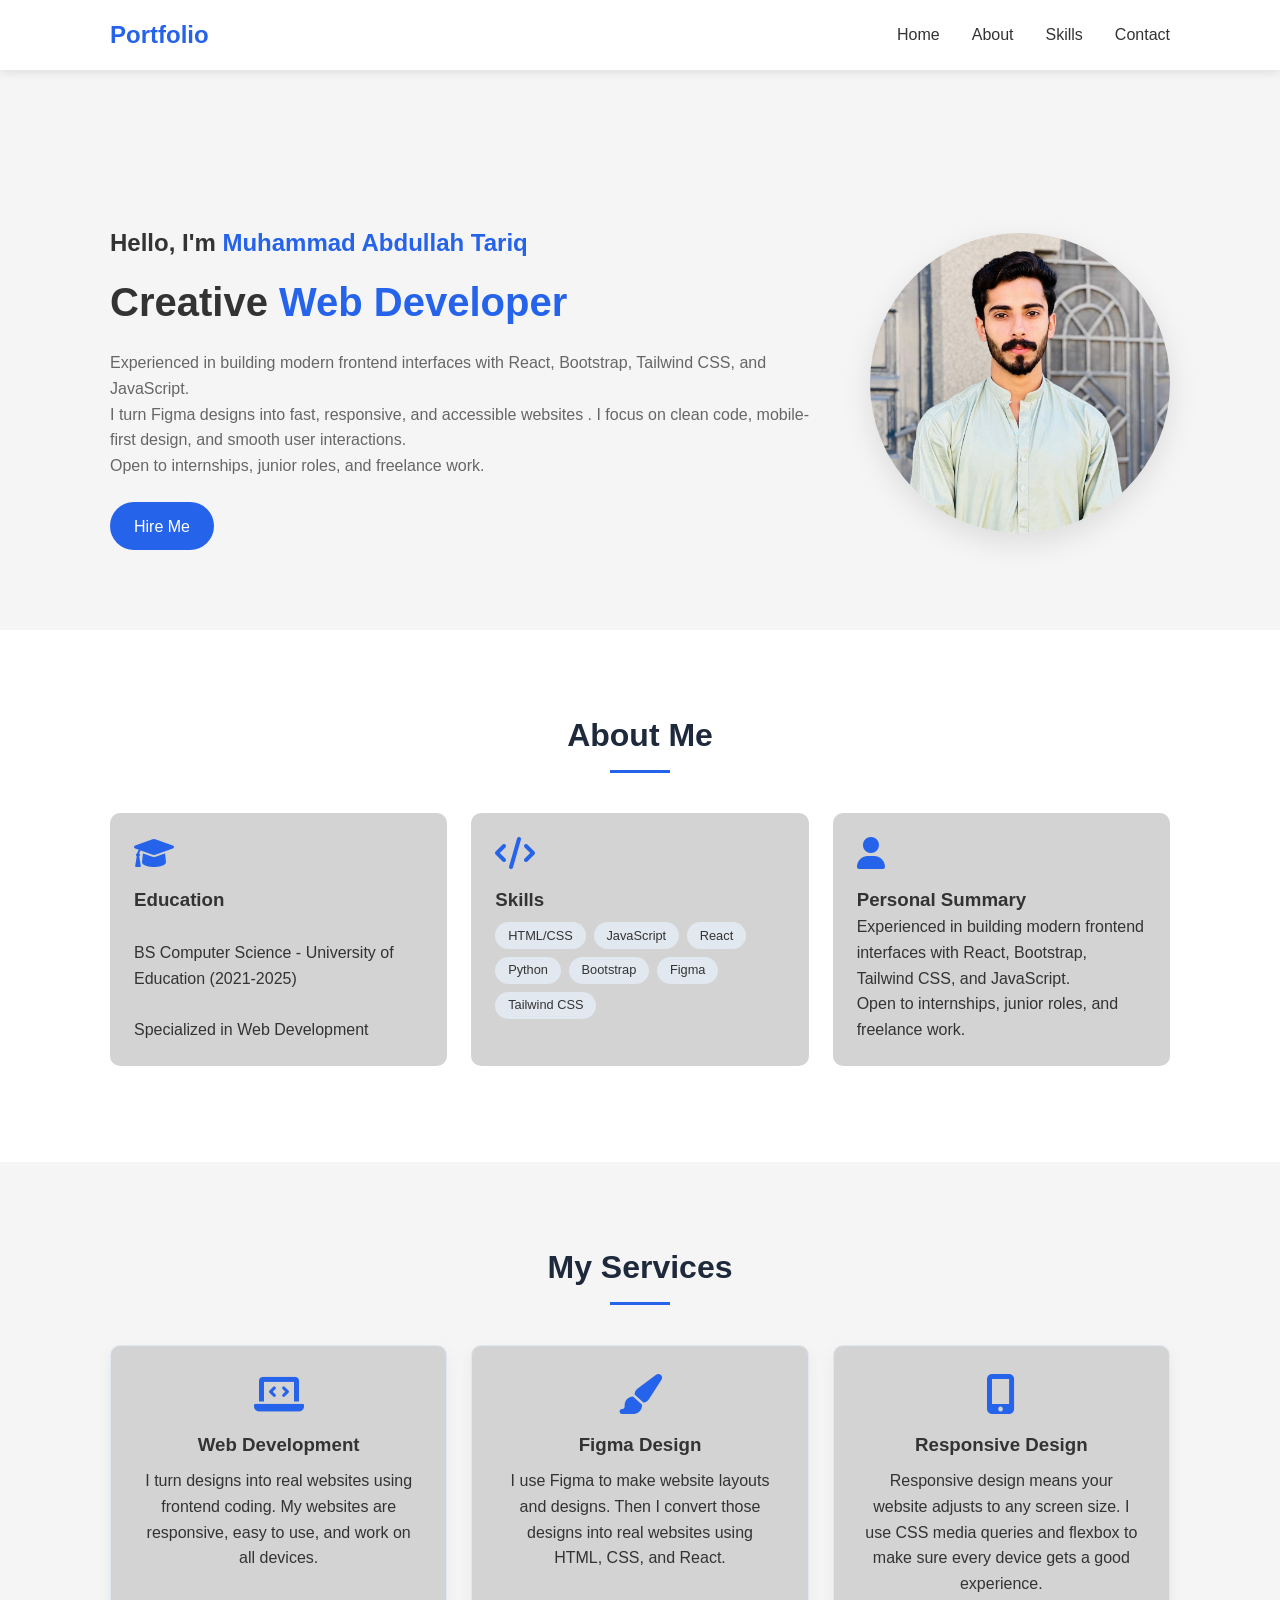
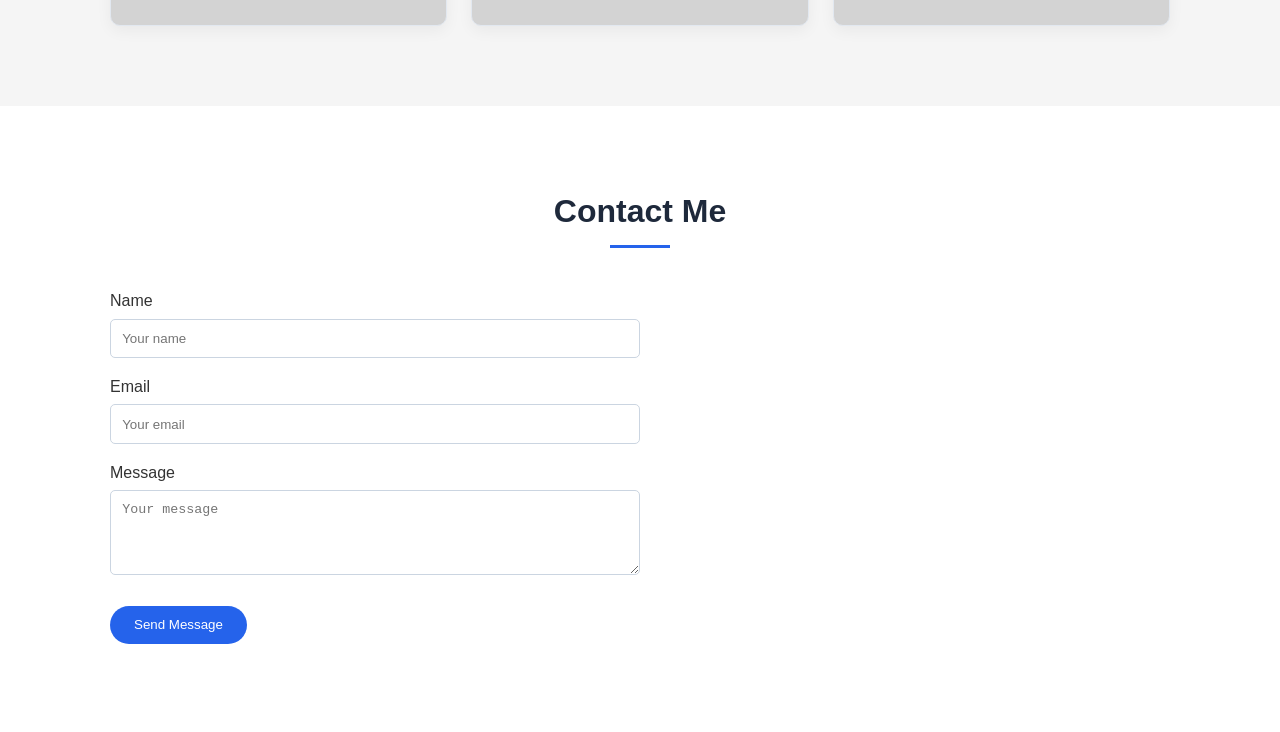
==== index.html @ c6f5b63d "all changes" ====
<!DOCTYPE html>
<html lang="en">
<head>
    <meta charset="UTF-8">
    <meta name="viewport" content="width=device-width, initial-scale=1.0">
    <title>portfolio-website</title>
    <link rel="stylesheet" href="style.css">
    <link rel="stylesheet" href="https://cdnjs.cloudflare.com/ajax/libs/font-awesome/6.0.0-beta3/css/all.min.css">

</head>
<body>
<nav>
    <div class="nav-container">
        <div class="logo">Portfolio</div>
        <ul class="links">
            <li><a href="#home">Home</a></li>
            <li><a href="#about">About</a></li>
            <li><a href="#skills">Skills</a></li>
            <li><a href="#contact">Contact</a></li>
        </ul>
    </div>
</nav>

<!---------------- home Section -------------->

<main>
    <section id="home" class="section">
        <div class="container home-container">
            <div class="home-text">
                <h2>Hello, I'm <span class="highlight" id="nameDisplay">Muhammad Abdullah Tariq</span></h2>
                <h1>Creative <span class="highlight" id="roleText">Web Developer</span></h1>
                <p class="short-intro">Experienced in building modern frontend interfaces with React, Bootstrap, Tailwind CSS, and  JavaScript.<br> I turn Figma designs into fast, responsive, and accessible websites . I focus on clean code, mobile-first design, and smooth user interactions.<br>Open to internships, junior roles, and freelance work.</p>
                <a href="#contact" class="btn">Hire Me</a>
                
            </div>
            <div class="home-image">
                <img src="abdullah pick eid.jpeg" alt="Profile" class="profile-img">
            </div>
        </div>
    </section>


  <!-------- About section ----------->

    <section id="about" class="section">
        <div class="container">
            <div class="section-header">
                <h2>About Me</h2>
                <div class="underline"></div>
            </div>
            <div class="about-grid">
                <div class="about-card">
                    <i class="fas fa-graduation-cap"></i>
                    <h3>Education</h3><br>
                    <p>BS Computer Science - University of Education (2021-2025)<br><br>Specialized in Web Development </p>
                </div>
                <div class="about-card">
                    <i class="fas fa-code"></i>
                    <h3>Skills</h3>
                    <div class="skill-tags">

                        <span>HTML/CSS</span><span>JavaScript</span><span>React</span>
                        <span>Python</span><span>Bootstrap</span><span>Figma</span>
                        <span>Tailwind CSS</span>
                    </div>
                </div>
                <div class="about-card">
                    <i class="fas fa-user"></i>
                    <h3>Personal Summary</h3>
                    <p>Experienced in building modern frontend interfaces with React, Bootstrap, Tailwind CSS, and  JavaScript.<br>Open to internships, junior roles, and freelance work.</p>
                </div>
            </div>
        </div>
    </section>

    <!-------------Skills Section  ---------->

    <section id="skills" class="section">
        <div class="container">
            <div class="section-header">
                <h2>My Services</h2>
                <div class="underline"></div>
            </div>
            <div class="skills-grid">
                <div class="skill-card">
                    <i class="fas fa-laptop-code"></i>
                    <h3>Web Development</h3>
                    <p>I turn designs into real websites using frontend coding. My websites are responsive, easy to use, and work on all devices.</p>
                </div>
                <div class="skill-card">
                    <i class="fas fa-paint-brush"></i>
                    <h3>Figma Design</h3>
                    <p>I use Figma to make website layouts and designs. Then I convert those designs into real websites using HTML, CSS, and React.</p>
                </div>
                <div class="skill-card">
                    <i class="fas fa-mobile-alt"></i>
                    <h3>Responsive Design</h3>
                    <p>Responsive design means your website adjusts to any screen size. I use CSS media queries and flexbox to make sure every device gets a good experience.</p>
                </div>
            </div>
        </div>
    </section>

     <!------------ Contact Section ----------------->


    <section id="contact" class="section">
        <div class="container">
            <div class="section-header">
                <h2>Contact Me</h2>
                <div class="underline"></div>
            </div>
           
                <form id="contactForm">
                    <div class="form-group">
                        <label>Name</label>
                        <input type="text" id="name" placeholder="Your name">
                        <div class="error" id="nameError"></div>
                    </div>
                    <div class="form-group">
                        <label>Email</label>
                        <input type="email" id="email" placeholder="Your email">
                        <div class="error" id="emailError"></div>
                    </div>
                    <div class="form-group">
                        <label>Message</label>
                        <textarea id="message" rows="4" placeholder="Your message"></textarea>
                        <div class="error" id="msgError"></div>
                    </div>
                    <button type="submit" class="btn">Send Message</button>
                    <div id="formStatus" class="success"></div>
                </form>
            </div>
        </div>
    </section>
</main>


</body>
</html>
---- style.css ----
* {
     margin: 0;
    padding: 0;
    box-sizing: border-box;
}

    body {
        font-family: 'Segoe UI', Tahoma, Geneva, Verdana, sans-serif;
        line-height: 1.6;
        color: #333;
        background: #f5f5f5;
    }

    .container {
        max-width: 1100px;
        margin: 0 auto;
        padding: 0 20px;
    }

        /* Navigation */
    nav {
        background: white;
        box-shadow: 0 2px 10px rgba(0,0,0,0.1);
        position: fixed;
        width: 100%;
        top: 0;
        z-index: 100;
    }

    .nav-container {
        display: flex;
        justify-content: space-between;
        align-items: center;
        padding: 1rem 20px;
        max-width: 1100px;
        margin: 0 auto;
    }

    .logo {
        font-size: 1.5rem;
        font-weight: bold;
        color: #2563eb;
    }

    .links {
        display: flex;
        list-style: none;
        gap: 2rem;
    }

    .links a {
        text-decoration: none;
        color: #333;
        font-weight: 500;
    }

    .links a:hover {
        color: brown;
    }

    .font {
        display: none;
        font-size: 1.5rem;
        cursor: pointer;
    }

                   /* home section */

    .section {
        padding: 5rem 0;
    }

    .section:nth-child(even) {
        background: white;
    }

    .section-header {
        text-align: center;
        margin-bottom: 2.5rem;
    }

    .section-header h2 {
        font-size: 2rem;
        color: #1e293b;
    }

    .underline {
        width: 60px;
        height: 3px;
        background: #2563eb;
        margin: 0.5rem auto;
    }

        /* Home Section */
    .home-container {
        display: flex;
        align-items: center;
        gap: 3rem;
        flex-wrap: wrap;
        padding-top: 9rem;
    }

    .home-text {
        flex: 1;
    }

    .home-text h1 {
        font-size: 2.5rem;
        margin: 0.5rem 0;
    }

    .home-text .highlight {
        color: #2563eb;
    }

    .short-intro {
        margin: 1rem 0;
        color: #666;
    }

    .profile-img {
        width: 300px;
        height: 300px;
        border-radius: 50%;
        object-fit: cover;
        box-shadow: 0 10px 30px rgba(0,0,0,0.1);
    }

    .btn {
        display: inline-block;
        padding: 0.7rem 1.5rem;
        background: #2563eb;
        color: white;
        text-decoration: none;
        border-radius: 25px;
        margin-top: 0.5rem;
        border: none;
        cursor: pointer;
    }

    .btn-outline {
        background: transparent;
        border: 2px solid #2563eb;
        color: #2563eb;
        margin-left: 0.5rem;
    }
    .btn:hover{
        background: brown;
    }

/************************ About section ********************/

    .about-grid {
        display: grid;
        grid-template-columns: repeat(auto-fit, minmax(280px, 1fr));
        gap: 1.5rem;
        margin-bottom: 1rem;
    }

    .about-card {
        background: lightgrey;
        padding: 1.5rem;
        border-radius: 10px;
            
    }

    .about-card i {
            
        font-size: 2rem;
        color: #2563eb;
        margin-bottom: 1rem;
    }

    .skill-tags {
        display: flex;
        flex-wrap: wrap;
        gap: 0.5rem;
        margin-top: 0.5rem;
    }

    .skill-tags span {
        background: #e2e8f0;
        padding: 0.2rem 0.8rem;
        border-radius: 20px;
        font-size: 0.8rem;
    }
        
        /******************************* skills ***************************/

    .skills-grid {
        display: grid;
        grid-template-columns: repeat(auto-fit, minmax(250px, 1fr));
        gap: 1.5rem;
    }

    .skill-card {
        background: lightgrey;
        padding: 1.8rem;
        text-align: center;
        border-radius: 10px;
        box-shadow: 0 5px 15px rgba(0,0,0,0.05);
        border: 1px solid #e2e8f0;
    }

    .skill-card i {
        font-size: 2.5rem;
        color: #2563eb;
        margin-bottom: 1rem;
    }

    .skill-card h3 {
        margin-bottom: 0.5rem;
    }

        /************* Contact form  ********************/

        
    .form-group {
        margin-bottom: 1rem;
    }

    .form-group label {
        display: block;
        margin-bottom: 0.3rem;
        font-weight: 500;
    }

    .form-group input, .form-group textarea {
        width: 50%;
        padding: 0.7rem;
        border: 1px solid #cbd5e1;
        border-radius: 5px;
    }

    .error {
        color: #dc2626;
        font-size: 0.8rem;
    }

    .success {
        color: #16a34a;
        margin-top: 0.5rem;
    }
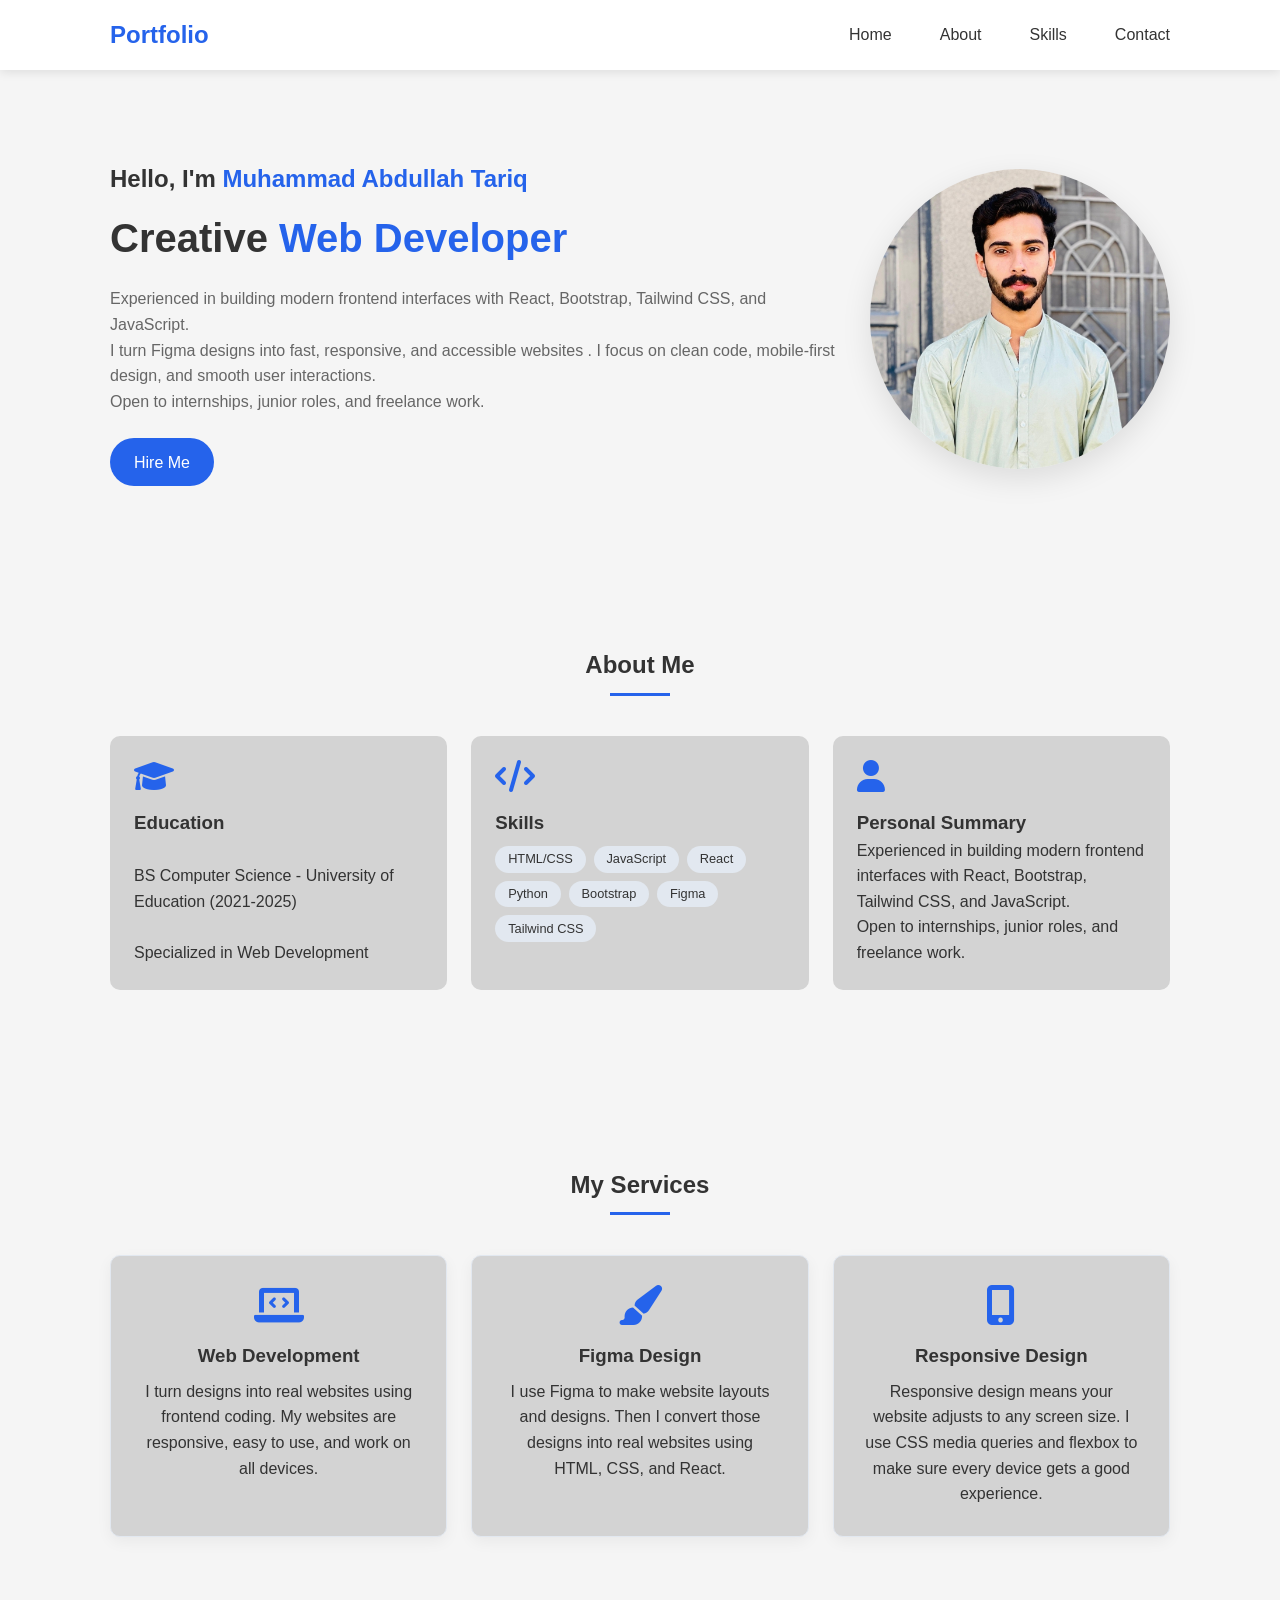
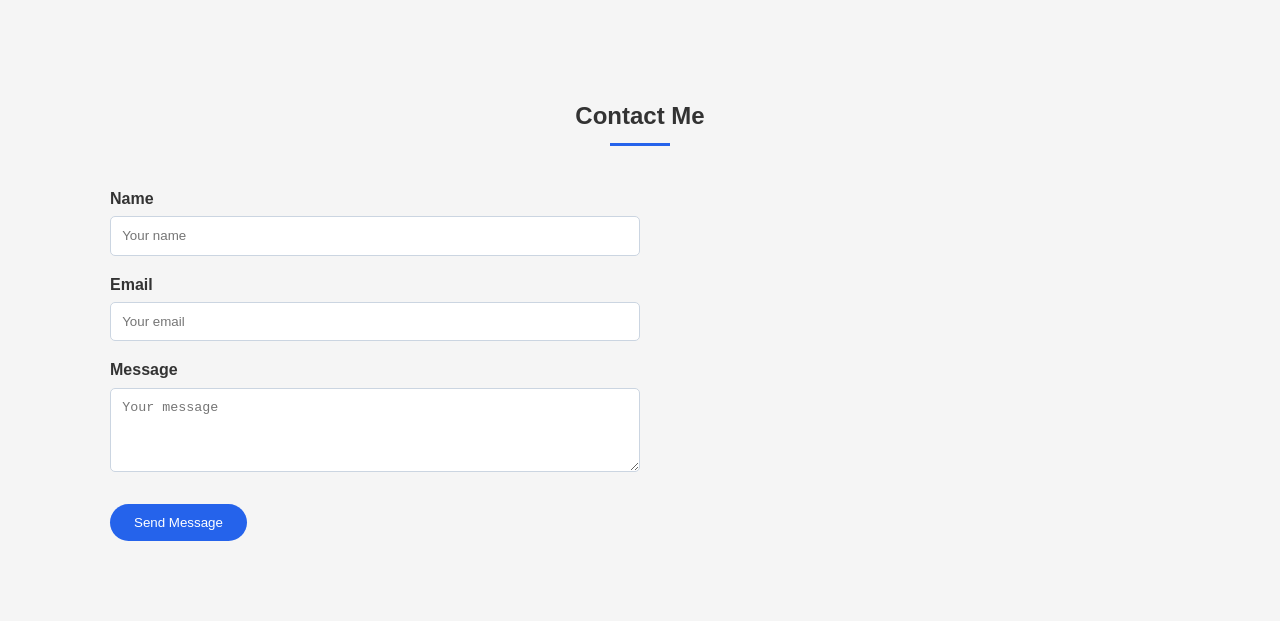
==== commit d8ac4316: "all changes" ====
--- a/index.html
+++ b/index.html
@@ -3,7 +3,7 @@
 <head>
     <meta charset="UTF-8">
     <meta name="viewport" content="width=device-width, initial-scale=1.0">
-    <title>portfolio-website</title>
+    <title>Portfolio</title>
     <link rel="stylesheet" href="style.css">
     <link rel="stylesheet" href="https://cdnjs.cloudflare.com/ajax/libs/font-awesome/6.0.0-beta3/css/all.min.css">
 
@@ -27,8 +27,8 @@
     <section id="home" class="section">
         <div class="container home-container">
             <div class="home-text">
-                <h2>Hello, I'm <span class="highlight" id="nameDisplay">Muhammad Abdullah Tariq</span></h2>
-                <h1>Creative <span class="highlight" id="roleText">Web Developer</span></h1>
+                <h2>Hello, I'm <span>Muhammad Abdullah Tariq</span></h2>
+                <h1>Creative <span>Web Developer</span></h1>
                 <p class="short-intro">Experienced in building modern frontend interfaces with React, Bootstrap, Tailwind CSS, and  JavaScript.<br> I turn Figma designs into fast, responsive, and accessible websites . I focus on clean code, mobile-first design, and smooth user interactions.<br>Open to internships, junior roles, and freelance work.</p>
                 <a href="#contact" class="btn">Hire Me</a>
                 
@@ -73,7 +73,7 @@
         </div>
     </section>
 
-    <!-------------Skills Section  ---------->
+    <!------------------------Skills Section  -------------------->
 
     <section id="skills" class="section">
         <div class="container">
@@ -115,17 +115,15 @@
                     <div class="form-group">
                         <label>Name</label>
                         <input type="text" id="name" placeholder="Your name">
-                        <div class="error" id="nameError"></div>
+                        
                     </div>
                     <div class="form-group">
                         <label>Email</label>
                         <input type="email" id="email" placeholder="Your email">
-                        <div class="error" id="emailError"></div>
                     </div>
                     <div class="form-group">
                         <label>Message</label>
                         <textarea id="message" rows="4" placeholder="Your message"></textarea>
-                        <div class="error" id="msgError"></div>
                     </div>
                     <button type="submit" class="btn">Send Message</button>
                     <div id="formStatus" class="success"></div>
--- a/style.css
+++ b/style.css
@@ -1,5 +1,5 @@
 * {
-     margin: 0;
+    margin: 0;
     padding: 0;
     box-sizing: border-box;
 }
@@ -17,7 +17,8 @@
         padding: 0 20px;
     }
 
-        /* Navigation */
+/**************** Navigation ********************/
+
     nav {
         background: white;
         box-shadow: 0 2px 10px rgba(0,0,0,0.1);
@@ -45,7 +46,7 @@
     .links {
         display: flex;
         list-style: none;
-        gap: 2rem;
+        gap: 3rem;
     }
 
     .links a {
@@ -64,40 +65,17 @@
         cursor: pointer;
     }
 
-                   /* home section */
-
-    .section {
-        padding: 5rem 0;
-    }
-
-    .section:nth-child(even) {
-        background: white;
-    }
-
-    .section-header {
-        text-align: center;
-        margin-bottom: 2.5rem;
-    }
-
-    .section-header h2 {
-        font-size: 2rem;
-        color: #1e293b;
-    }
-
-    .underline {
-        width: 60px;
-        height: 3px;
-        background: #2563eb;
-        margin: 0.5rem auto;
-    }
-
-        /* Home Section */
+/******************* home section ****************************/
+
+
+
+        
     .home-container {
         display: flex;
         align-items: center;
-        gap: 3rem;
+        gap: 2em;
         flex-wrap: wrap;
-        padding-top: 9rem;
+        padding-top: 5rem;
     }
 
     .home-text {
@@ -109,7 +87,7 @@
         margin: 0.5rem 0;
     }
 
-    .home-text .highlight {
+    .home-text span {
         color: #2563eb;
     }
 
@@ -147,6 +125,21 @@
     .btn:hover{
         background: brown;
     }
+        .section {
+        padding: 5rem 0;
+    }
+
+    .section-header {
+        text-align: center;
+        margin-bottom: 2.5rem;
+    }
+
+    .underline {
+        width: 60px;
+        height: 3px;
+        background: #2563eb;
+        margin: 0.5rem auto;
+    }
 
 /************************ About section ********************/
 
@@ -222,7 +215,7 @@
     .form-group label {
         display: block;
         margin-bottom: 0.3rem;
-        font-weight: 500;
+        font-weight: 700;
     }
 
     .form-group input, .form-group textarea {
@@ -232,14 +225,8 @@
         border-radius: 5px;
     }
 
-    .error {
-        color: #dc2626;
-        font-size: 0.8rem;
-    }
-
-    .success {
-        color: #16a34a;
-        margin-top: 0.5rem;
-    }
-
-
+
+
+
+
+
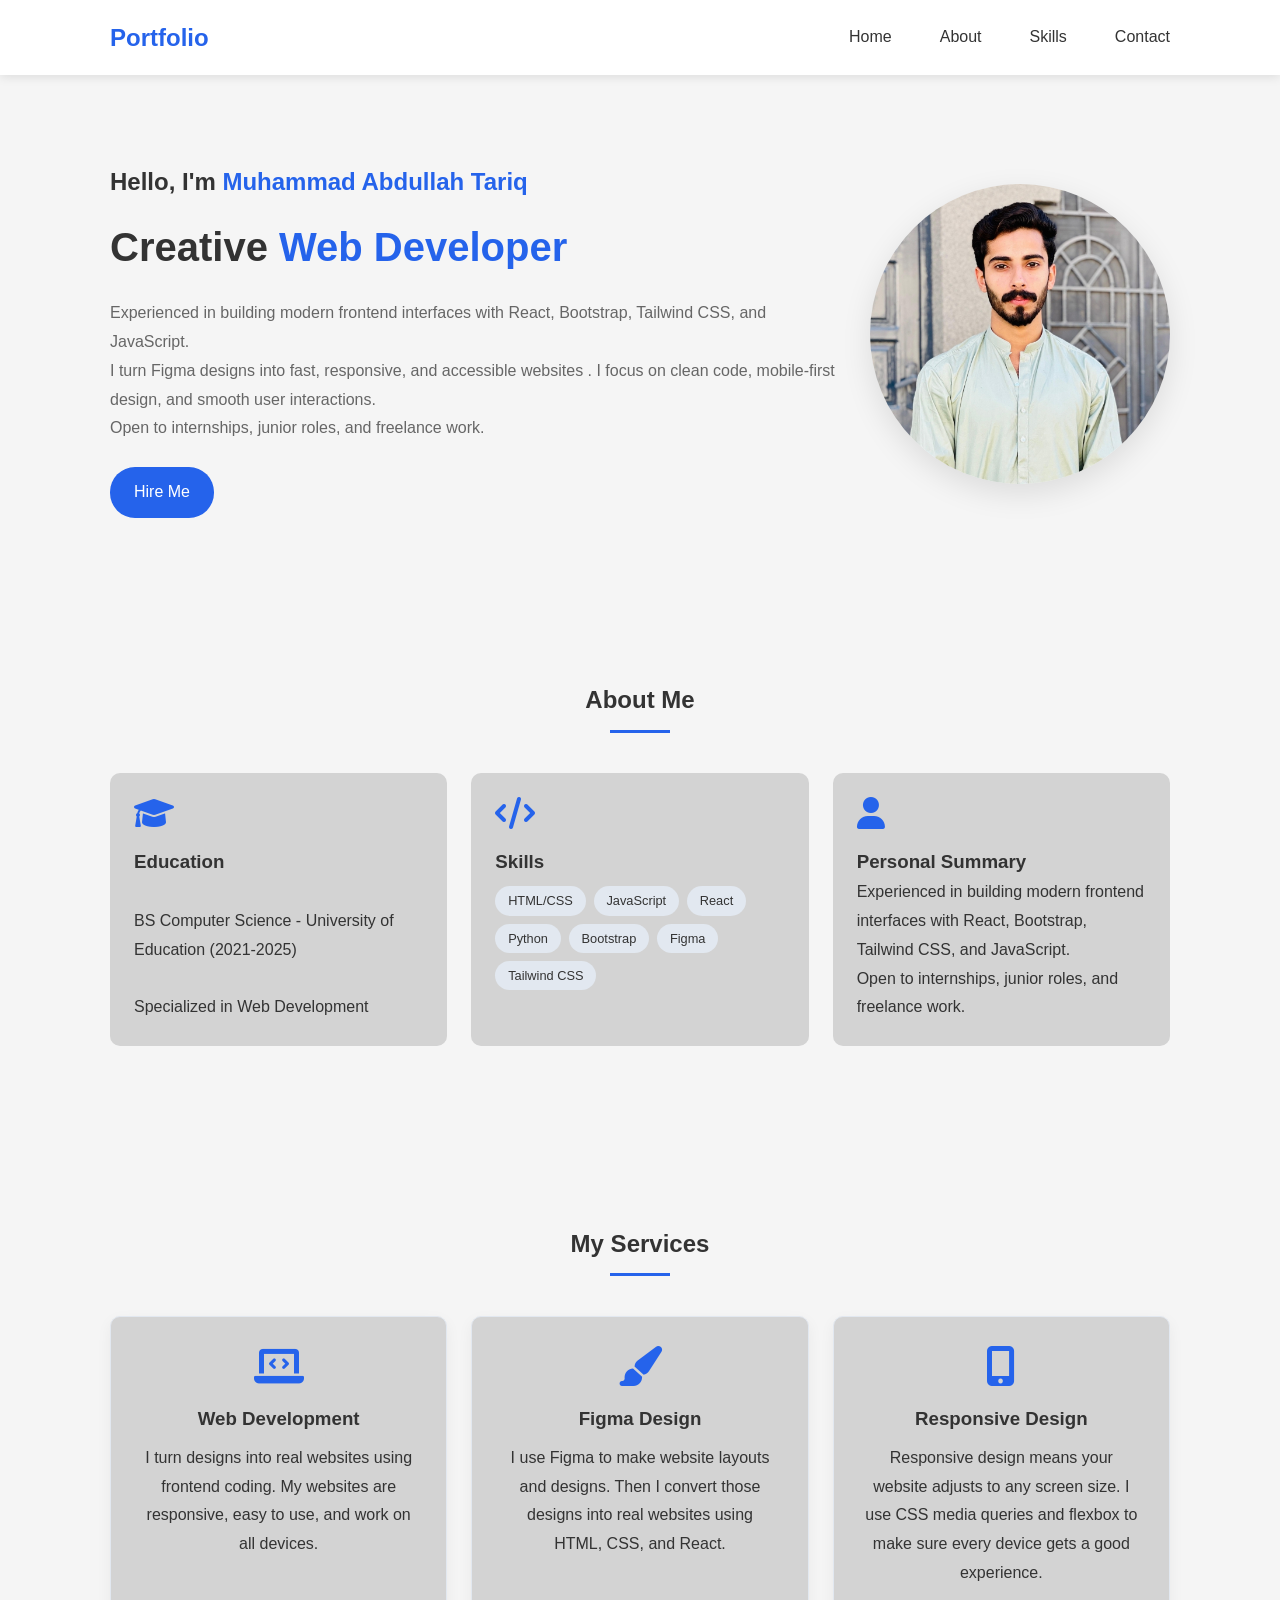
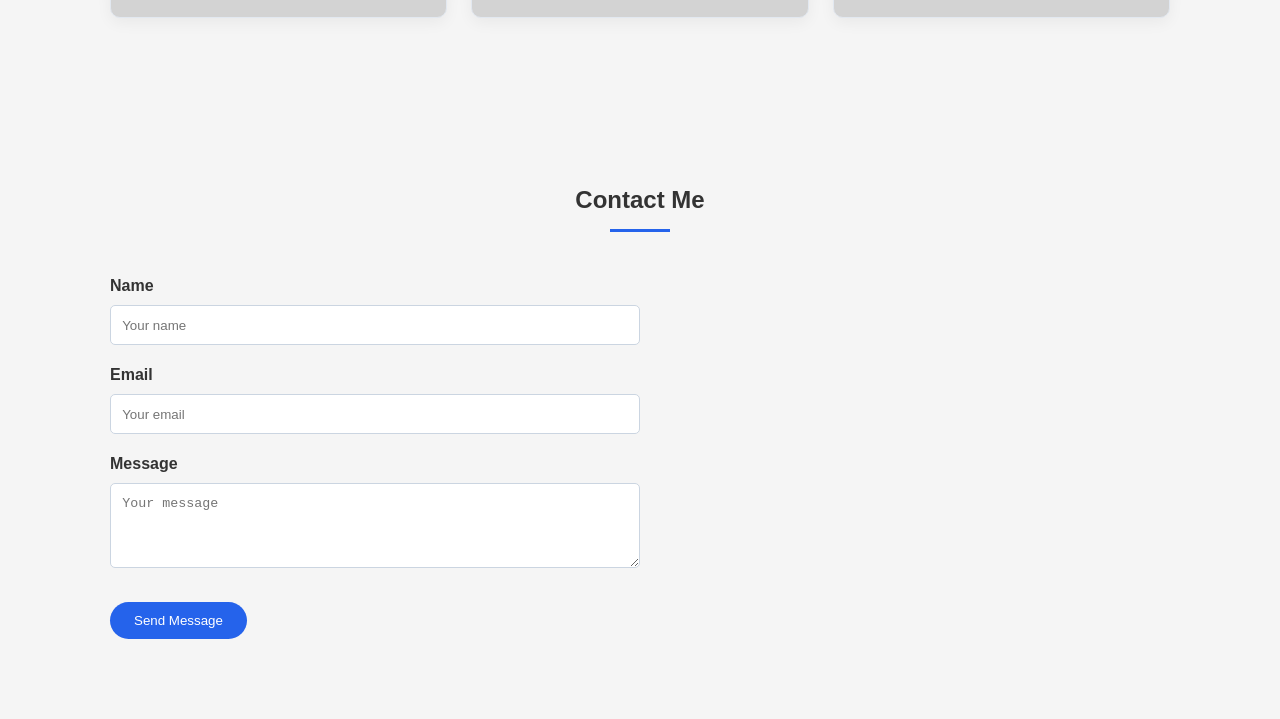
==== commit f1a92ca4: "changes" ====
--- a/index.html
+++ b/index.html
@@ -9,6 +9,7 @@
 
 </head>
 <body>
+    
 <nav>
     <div class="nav-container">
         <div class="logo">Portfolio</div>
@@ -111,24 +112,24 @@
                 <div class="underline"></div>
             </div>
            
-                <form id="contactForm">
-                    <div class="form-group">
-                        <label>Name</label>
-                        <input type="text" id="name" placeholder="Your name">
+            <form id="contactForm">
+                <div class="form-group">
+                    <label>Name</label>
+                    <input type="text" id="name" placeholder="Your name">
                         
-                    </div>
-                    <div class="form-group">
-                        <label>Email</label>
-                        <input type="email" id="email" placeholder="Your email">
-                    </div>
-                    <div class="form-group">
-                        <label>Message</label>
-                        <textarea id="message" rows="4" placeholder="Your message"></textarea>
-                    </div>
-                    <button type="submit" class="btn">Send Message</button>
-                    <div id="formStatus" class="success"></div>
-                </form>
-            </div>
+                </div>
+                <div class="form-group">
+                    <label>Email</label>
+                    <input type="email" id="email" placeholder="Your email">
+                </div>
+                <div class="form-group">
+                    <label>Message</label>
+                    <textarea id="message" rows="4" placeholder="Your message"></textarea>
+                </div>
+                <button type="submit" class="btn">Send Message</button>
+                <div id="formStatus" class="success"></div>
+            </form>
+            
         </div>
     </section>
 </main>
--- a/style.css
+++ b/style.css
@@ -6,7 +6,7 @@
 
     body {
         font-family: 'Segoe UI', Tahoma, Geneva, Verdana, sans-serif;
-        line-height: 1.6;
+        line-height: 1.8;
         color: #333;
         background: #f5f5f5;
     }
@@ -210,6 +210,7 @@
         
     .form-group {
         margin-bottom: 1rem;
+        
     }
 
     .form-group label {
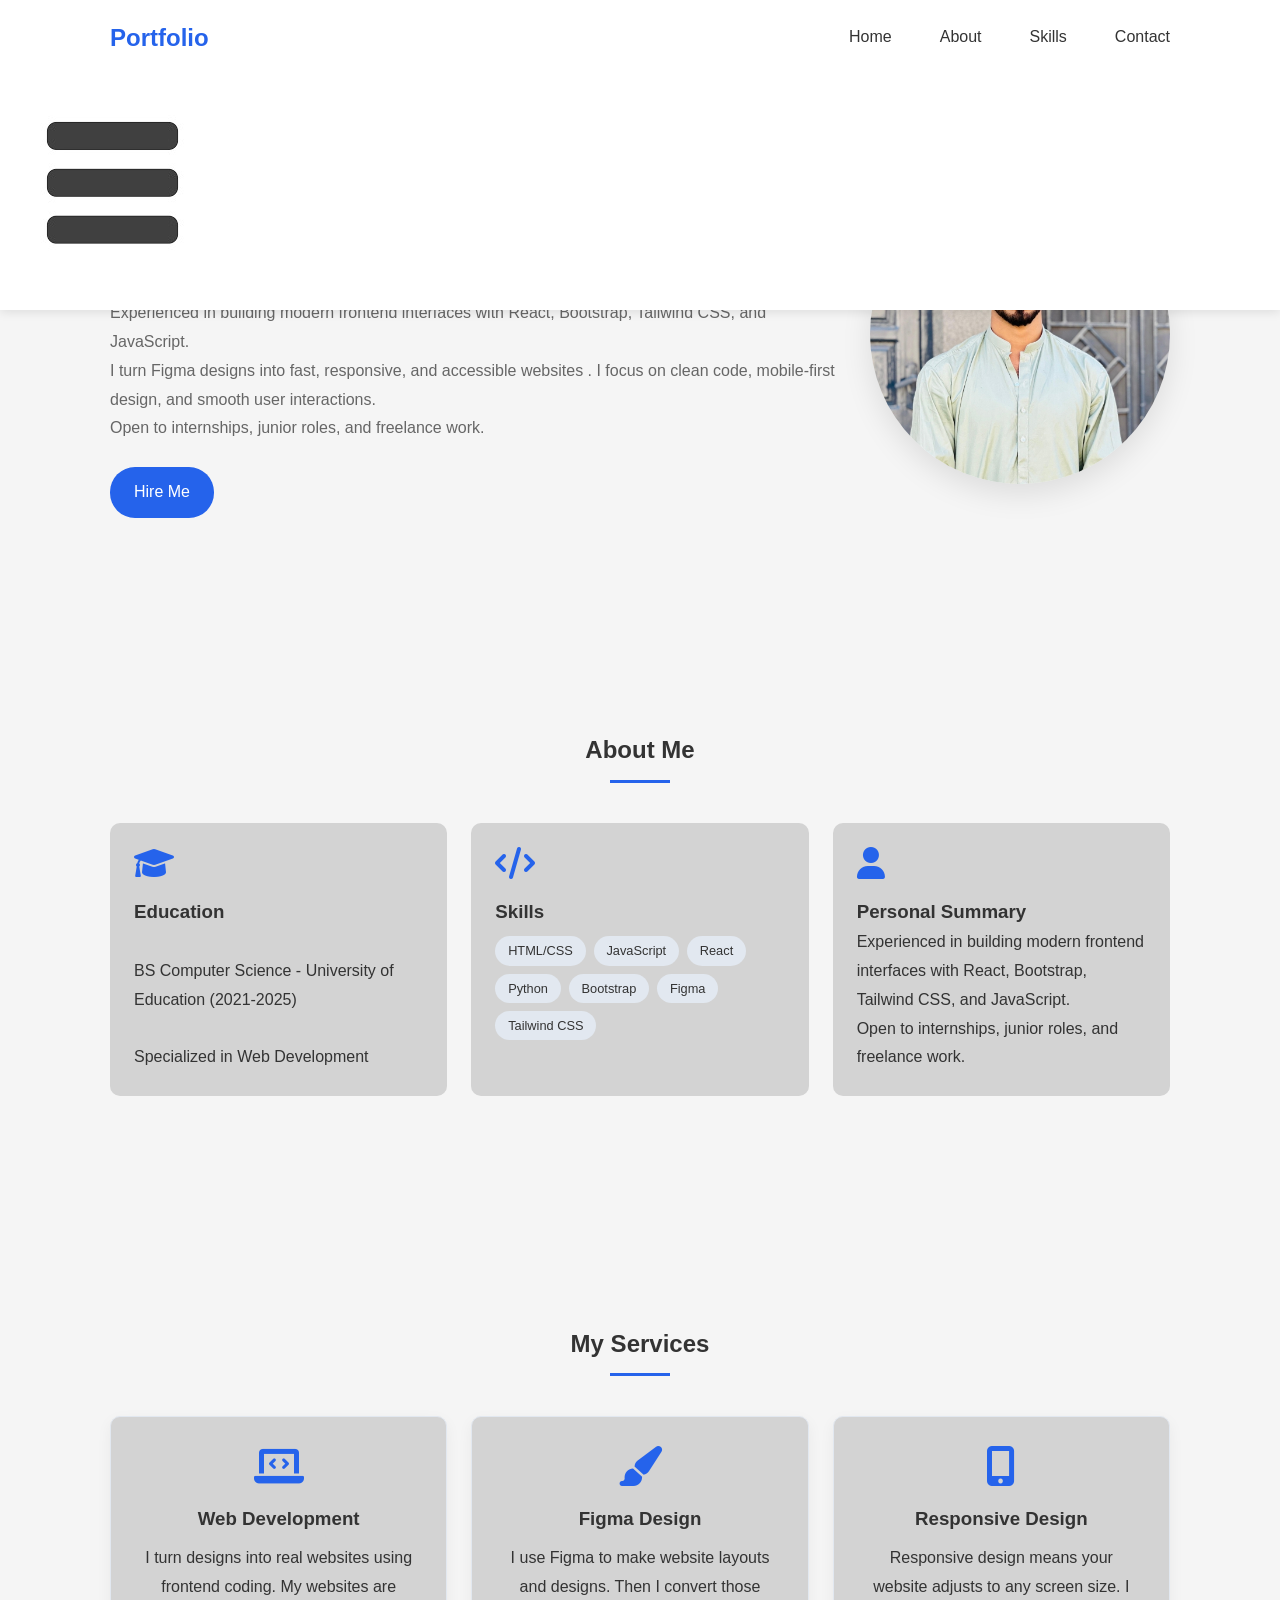
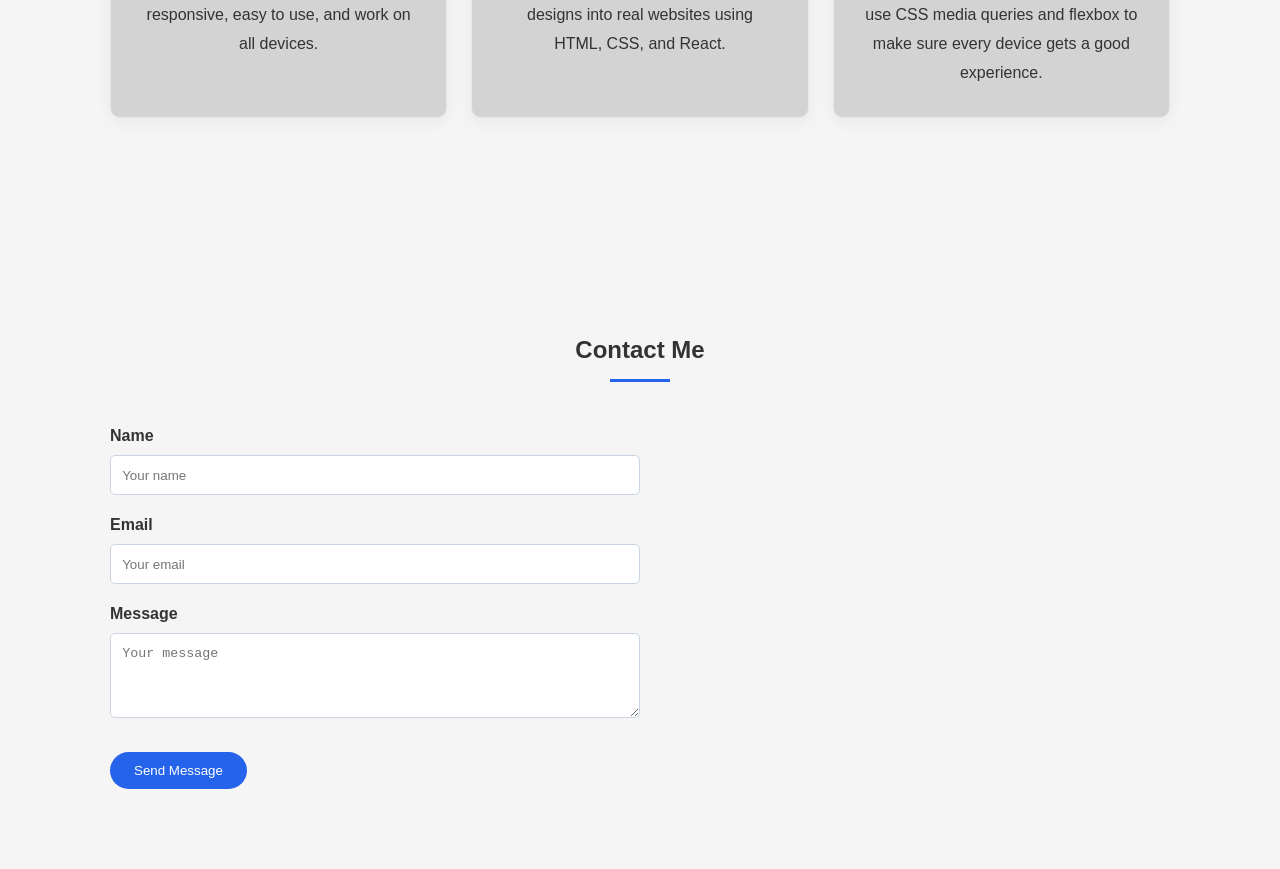
==== commit 5a91641d: "All changes" ====
--- a/index.html
+++ b/index.html
@@ -20,7 +20,10 @@
             <li><a href="#contact">Contact</a></li>
         </ul>
     </div>
+    <img src="menu.jpeg" class="menu-icon" onclick="menutoggle()" >
+
 </nav>
+
 
 <!---------------- home Section -------------->
 
@@ -134,6 +137,18 @@
     </section>
 </main>
 
-
+<script>
+    var MenuItems=document.getElementById("MenuItems");
+    MenuItems.style.maxHeight="0px";
+    function menutoggle(){
+        if(MenuItems.style.maxHeight=="0px"){
+            MenuItems.style.maxHeight="200px";
+        }
+        else{
+            MenuItems.style.maxHeight="0px";
+        }
+    }
+    
+</script>
 </body>
 </html>
--- a/style.css
+++ b/style.css
@@ -143,6 +143,10 @@
 
 /************************ About section ********************/
 
+    .section-header{
+        margin-top: 50px;
+    }
+
     .about-grid {
         display: grid;
         grid-template-columns: repeat(auto-fit, minmax(280px, 1fr));
@@ -151,10 +155,14 @@
     }
 
     .about-card {
+        transition: 0.5s;
         background: lightgrey;
         padding: 1.5rem;
         border-radius: 10px;
             
+    }
+    .about-card:hover{
+        transform: translateY(-5px);
     }
 
     .about-card i {
@@ -194,6 +202,9 @@
         box-shadow: 0 5px 15px rgba(0,0,0,0.05);
         border: 1px solid #e2e8f0;
     }
+    .skill-card:hover{
+        transform: translateY(-1px);
+    }
 
     .skill-card i {
         font-size: 2.5rem;
@@ -226,8 +237,16 @@
         border-radius: 5px;
     }
 
-
-
-
-
-
+    @media only screen and (max-width:800px){
+        .menu-icon{
+        display: block;
+        cursor: pointer;
+    }
+    }
+
+
+
+
+
+
+
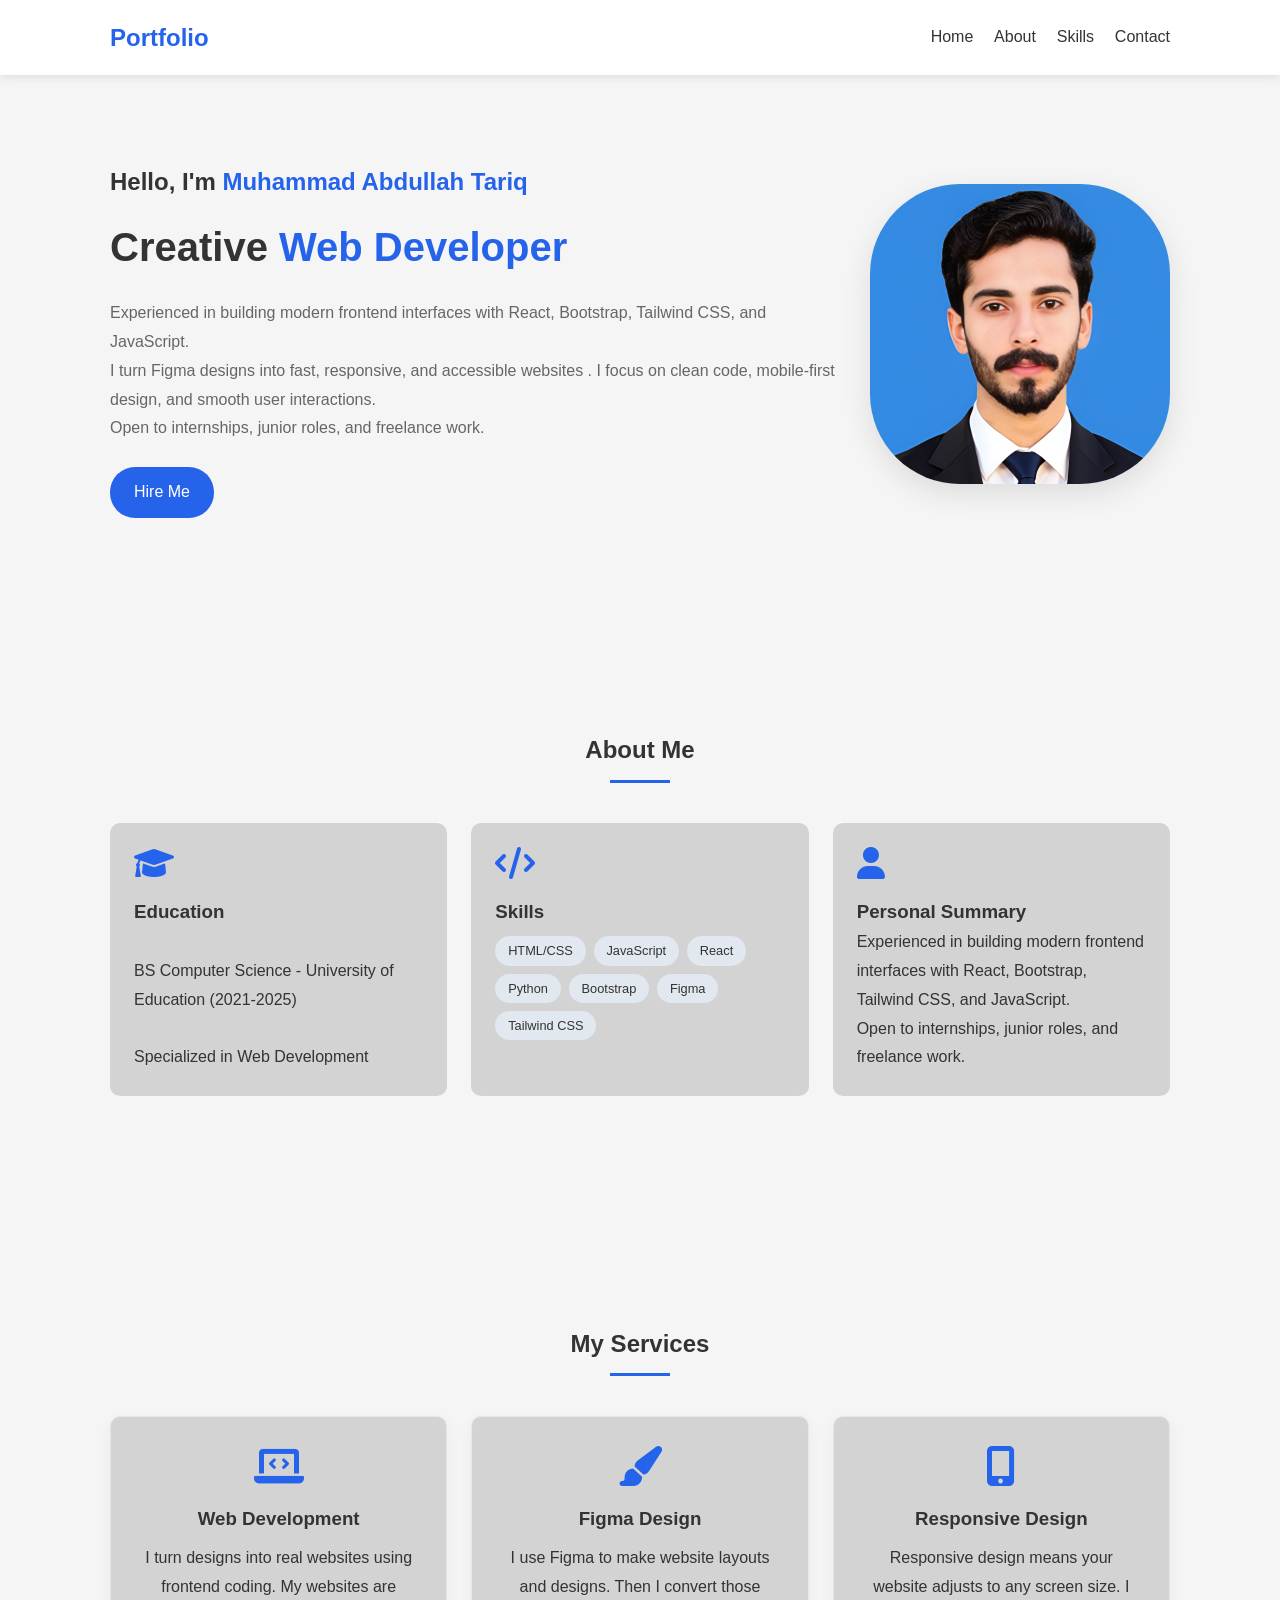
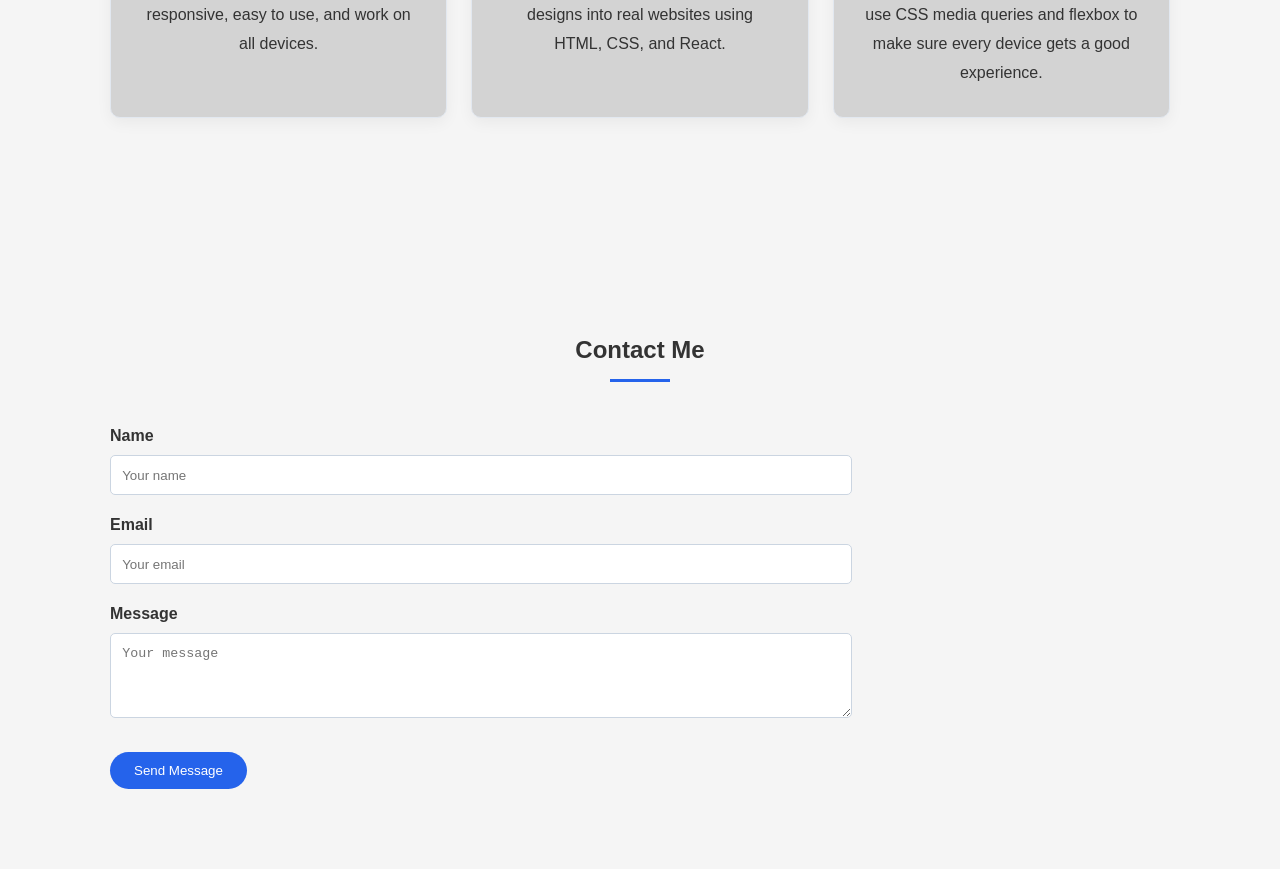
==== commit 294517ca: "All changes" ====
--- a/index.html
+++ b/index.html
@@ -13,6 +13,9 @@
 <nav>
     <div class="nav-container">
         <div class="logo">Portfolio</div>
+        <div class="hamburger">
+            <i class="fas fa-bars"></i>
+        </div>
         <ul class="links">
             <li><a href="#home">Home</a></li>
             <li><a href="#about">About</a></li>
@@ -20,7 +23,6 @@
             <li><a href="#contact">Contact</a></li>
         </ul>
     </div>
-    <img src="menu.jpeg" class="menu-icon" onclick="menutoggle()" >
 
 </nav>
 
@@ -38,7 +40,7 @@
                 
             </div>
             <div class="home-image">
-                <img src="abdullah pick eid.jpeg" alt="Profile" class="profile-img">
+                <img src="portfolio.jpeg" alt="Profile" class="profile-img">
             </div>
         </div>
     </section>
@@ -137,18 +139,35 @@
     </section>
 </main>
 
+
+
 <script>
-    var MenuItems=document.getElementById("MenuItems");
-    MenuItems.style.maxHeight="0px";
-    function menutoggle(){
-        if(MenuItems.style.maxHeight=="0px"){
-            MenuItems.style.maxHeight="200px";
+        // ========== MOBILE HAMBURGER MENU ==========
+    const hamburger = document.querySelector('.hamburger');
+    const navLinks = document.querySelector('.nav-links');
+    
+    hamburger.addEventListener('click', () => {
+        navLinks.classList.toggle('active');
+        // Change icon
+        const icon = hamburger.querySelector('i');
+        if (icon.classList.contains('fa-bars')) {
+            icon.classList.remove('fa-bars');
+            icon.classList.add('fa-times');
+        } else {
+            icon.classList.remove('fa-times');
+            icon.classList.add('fa-bars');
         }
-        else{
-            MenuItems.style.maxHeight="0px";
-        }
-    }
-    
+    });
+
+       // Close mobile menu when clicking a nav link
+    document.querySelectorAll('.nav-links a').forEach(link => {
+        link.addEventListener('click', () => {
+            navLinks.classList.remove('active');
+            const icon = hamburger.querySelector('i');
+            icon.classList.remove('fa-times');
+            icon.classList.add('fa-bars');
+        });
+    });
 </script>
 </body>
 </html>
--- a/style.css
+++ b/style.css
@@ -4,249 +4,248 @@
     box-sizing: border-box;
 }
 
-    body {
-        font-family: 'Segoe UI', Tahoma, Geneva, Verdana, sans-serif;
-        line-height: 1.8;
-        color: #333;
-        background: #f5f5f5;
-    }
-
-    .container {
-        max-width: 1100px;
-        margin: 0 auto;
-        padding: 0 20px;
-    }
+body {
+    font-family: 'Segoe UI', Tahoma, Geneva, Verdana, sans-serif;
+    line-height: 1.8;
+    color: #333;
+    background: #f5f5f5;
+}
+
+.container {
+    max-width: 1100px;
+    margin: 0 auto;
+    padding: 0 20px;
+}
 
 /**************** Navigation ********************/
 
-    nav {
-        background: white;
-        box-shadow: 0 2px 10px rgba(0,0,0,0.1);
-        position: fixed;
-        width: 100%;
-        top: 0;
-        z-index: 100;
-    }
-
-    .nav-container {
-        display: flex;
-        justify-content: space-between;
-        align-items: center;
-        padding: 1rem 20px;
-        max-width: 1100px;
-        margin: 0 auto;
-    }
-
-    .logo {
-        font-size: 1.5rem;
-        font-weight: bold;
-        color: #2563eb;
-    }
-
-    .links {
-        display: flex;
-        list-style: none;
-        gap: 3rem;
-    }
-
-    .links a {
-        text-decoration: none;
-        color: #333;
-        font-weight: 500;
-    }
-
-    .links a:hover {
-        color: brown;
-    }
-
-    .font {
-        display: none;
-        font-size: 1.5rem;
-        cursor: pointer;
-    }
+nav {
+    background: white;
+    box-shadow: 0 2px 10px rgba(0, 0, 0, 0.1);
+    position: fixed;
+    width: 100%;
+    top: 0;
+    z-index: 100;
+}
+
+.nav-container {
+    display: flex;
+    justify-content: space-between;
+    align-items: center;
+    padding: 1rem 20px;
+    max-width: 1100px;
+    margin: 0 auto;
+}
+
+.logo {
+    font-size: 1.5rem;
+    font-weight: bold;
+    color: #2563eb;
+}
+
+.links {
+    display: flex;
+    list-style: none;
+    gap: 1.3rem;
+}
+
+.links a {
+    text-decoration: none;
+    color: #333;
+    font-weight: 500;
+}
+
+.links a:hover {
+    color: brown;
+}
+
+.font {
+    display: none;
+    font-size: 1.5rem;
+    cursor: pointer;
+}
+
+.hamburger {
+    display: none;
+    font-size: 1.5rem;
+    cursor: pointer;
+    color: #334155;
+}
 
 /******************* home section ****************************/
 
 
 
-        
-    .home-container {
-        display: flex;
-        align-items: center;
-        gap: 2em;
-        flex-wrap: wrap;
-        padding-top: 5rem;
-    }
-
-    .home-text {
-        flex: 1;
-    }
-
-    .home-text h1 {
-        font-size: 2.5rem;
-        margin: 0.5rem 0;
-    }
-
-    .home-text span {
-        color: #2563eb;
-    }
-
-    .short-intro {
-        margin: 1rem 0;
-        color: #666;
-    }
-
-    .profile-img {
-        width: 300px;
-        height: 300px;
-        border-radius: 50%;
-        object-fit: cover;
-        box-shadow: 0 10px 30px rgba(0,0,0,0.1);
-    }
-
-    .btn {
-        display: inline-block;
-        padding: 0.7rem 1.5rem;
-        background: #2563eb;
-        color: white;
-        text-decoration: none;
-        border-radius: 25px;
-        margin-top: 0.5rem;
-        border: none;
-        cursor: pointer;
-    }
-
-    .btn-outline {
-        background: transparent;
-        border: 2px solid #2563eb;
-        color: #2563eb;
-        margin-left: 0.5rem;
-    }
-    .btn:hover{
-        background: brown;
-    }
-        .section {
-        padding: 5rem 0;
-    }
-
-    .section-header {
-        text-align: center;
-        margin-bottom: 2.5rem;
-    }
-
-    .underline {
-        width: 60px;
-        height: 3px;
-        background: #2563eb;
-        margin: 0.5rem auto;
-    }
+
+.home-container {
+    display: flex;
+    align-items: center;
+    gap: 2em;
+    flex-wrap: wrap;
+    padding-top: 5rem;
+}
+
+.home-text {
+    flex: 1;
+}
+
+.home-text h1 {
+    font-size: 2.5rem;
+    margin: 0.5rem 0;
+}
+
+.home-text span {
+    color: #2563eb;
+}
+
+.short-intro {
+    margin: 1rem 0;
+    color: #666;
+}
+
+.profile-img {
+    width: 300px;
+    height: 300px;
+    border-radius: 30%;
+    object-fit: cover;
+    box-shadow: 0 10px 30px rgba(0, 0, 0, 0.1);
+}
+
+.btn {
+    display: inline-block;
+    padding: 0.7rem 1.5rem;
+    background: #2563eb;
+    color: white;
+    text-decoration: none;
+    border-radius: 25px;
+    margin-top: 0.5rem;
+    border: none;
+    cursor: pointer;
+}
+
+.btn-outline {
+    background: transparent;
+    border: 2px solid #2563eb;
+    color: #2563eb;
+    margin-left: 0.5rem;
+}
+
+.btn:hover {
+    background: brown;
+}
+
+.section {
+    padding: 5rem 0;
+}
+
+.section-header {
+    text-align: center;
+    margin-bottom: 2.5rem;
+}
+
+.underline {
+    width: 60px;
+    height: 3px;
+    background: #2563eb;
+    margin: 0.5rem auto;
+}
 
 /************************ About section ********************/
 
-    .section-header{
-        margin-top: 50px;
-    }
-
-    .about-grid {
-        display: grid;
-        grid-template-columns: repeat(auto-fit, minmax(280px, 1fr));
-        gap: 1.5rem;
-        margin-bottom: 1rem;
-    }
-
-    .about-card {
-        transition: 0.5s;
-        background: lightgrey;
-        padding: 1.5rem;
-        border-radius: 10px;
-            
-    }
-    .about-card:hover{
-        transform: translateY(-5px);
-    }
-
-    .about-card i {
-            
-        font-size: 2rem;
-        color: #2563eb;
-        margin-bottom: 1rem;
-    }
-
-    .skill-tags {
-        display: flex;
-        flex-wrap: wrap;
-        gap: 0.5rem;
-        margin-top: 0.5rem;
-    }
-
-    .skill-tags span {
-        background: #e2e8f0;
-        padding: 0.2rem 0.8rem;
-        border-radius: 20px;
-        font-size: 0.8rem;
-    }
-        
-        /******************************* skills ***************************/
-
-    .skills-grid {
-        display: grid;
-        grid-template-columns: repeat(auto-fit, minmax(250px, 1fr));
-        gap: 1.5rem;
-    }
-
-    .skill-card {
-        background: lightgrey;
-        padding: 1.8rem;
-        text-align: center;
-        border-radius: 10px;
-        box-shadow: 0 5px 15px rgba(0,0,0,0.05);
-        border: 1px solid #e2e8f0;
-    }
-    .skill-card:hover{
-        transform: translateY(-1px);
-    }
-
-    .skill-card i {
-        font-size: 2.5rem;
-        color: #2563eb;
-        margin-bottom: 1rem;
-    }
-
-    .skill-card h3 {
-        margin-bottom: 0.5rem;
-    }
-
-        /************* Contact form  ********************/
-
-        
-    .form-group {
-        margin-bottom: 1rem;
-        
-    }
-
-    .form-group label {
-        display: block;
-        margin-bottom: 0.3rem;
-        font-weight: 700;
-    }
-
-    .form-group input, .form-group textarea {
-        width: 50%;
-        padding: 0.7rem;
-        border: 1px solid #cbd5e1;
-        border-radius: 5px;
-    }
-
-    @media only screen and (max-width:800px){
-        .menu-icon{
-        display: block;
-        cursor: pointer;
-    }
-    }
-
-
-
-
-
-
-
+.section-header {
+    margin-top: 50px;
+}
+
+.about-grid {
+    display: grid;
+    grid-template-columns: repeat(auto-fit, minmax(280px, 1fr));
+    gap: 1.5rem;
+    margin-bottom: 1rem;
+}
+
+.about-card {
+    transition: 0.5s;
+    background: lightgrey;
+    padding: 1.5rem;
+    border-radius: 10px;
+
+}
+
+.about-card:hover {
+    transform: translateY(-5px);
+}
+
+.about-card i {
+
+    font-size: 2rem;
+    color: #2563eb;
+    margin-bottom: 1rem;
+}
+
+.skill-tags {
+    display: flex;
+    flex-wrap: wrap;
+    gap: 0.5rem;
+    margin-top: 0.5rem;
+}
+
+.skill-tags span {
+    background: #e2e8f0;
+    padding: 0.2rem 0.8rem;
+    border-radius: 20px;
+    font-size: 0.8rem;
+}
+
+/******************************* skills ***************************/
+
+.skills-grid {
+    display: grid;
+    grid-template-columns: repeat(auto-fit, minmax(250px, 1fr));
+    gap: 1.5rem;
+}
+
+.skill-card {
+    transition: 0.5s;
+    background: lightgrey;
+    padding: 1.8rem;
+    text-align: center;
+    border-radius: 10px;
+    box-shadow: 0 5px 15px rgba(0, 0, 0, 0.05);
+    border: 1px solid #e2e8f0;
+}
+
+.skill-card:hover {
+    transform: translateY(-5px);
+}
+
+.skill-card i {
+    font-size: 2.5rem;
+    color: #2563eb;
+    margin-bottom: 1rem;
+}
+
+.skill-card h3 {
+    margin-bottom: 0.5rem;
+}
+
+/************* Contact form  ********************/
+
+
+.form-group {
+    margin-bottom: 1rem;
+
+}
+
+.form-group label {
+    display: block;
+    margin-bottom: 0.3rem;
+    font-weight: 700;
+}
+
+.form-group input,
+.form-group textarea {
+    width: 70%;
+    padding: 0.7rem;
+    border: 1px solid #cbd5e1;
+    border-radius: 5px;
+}
